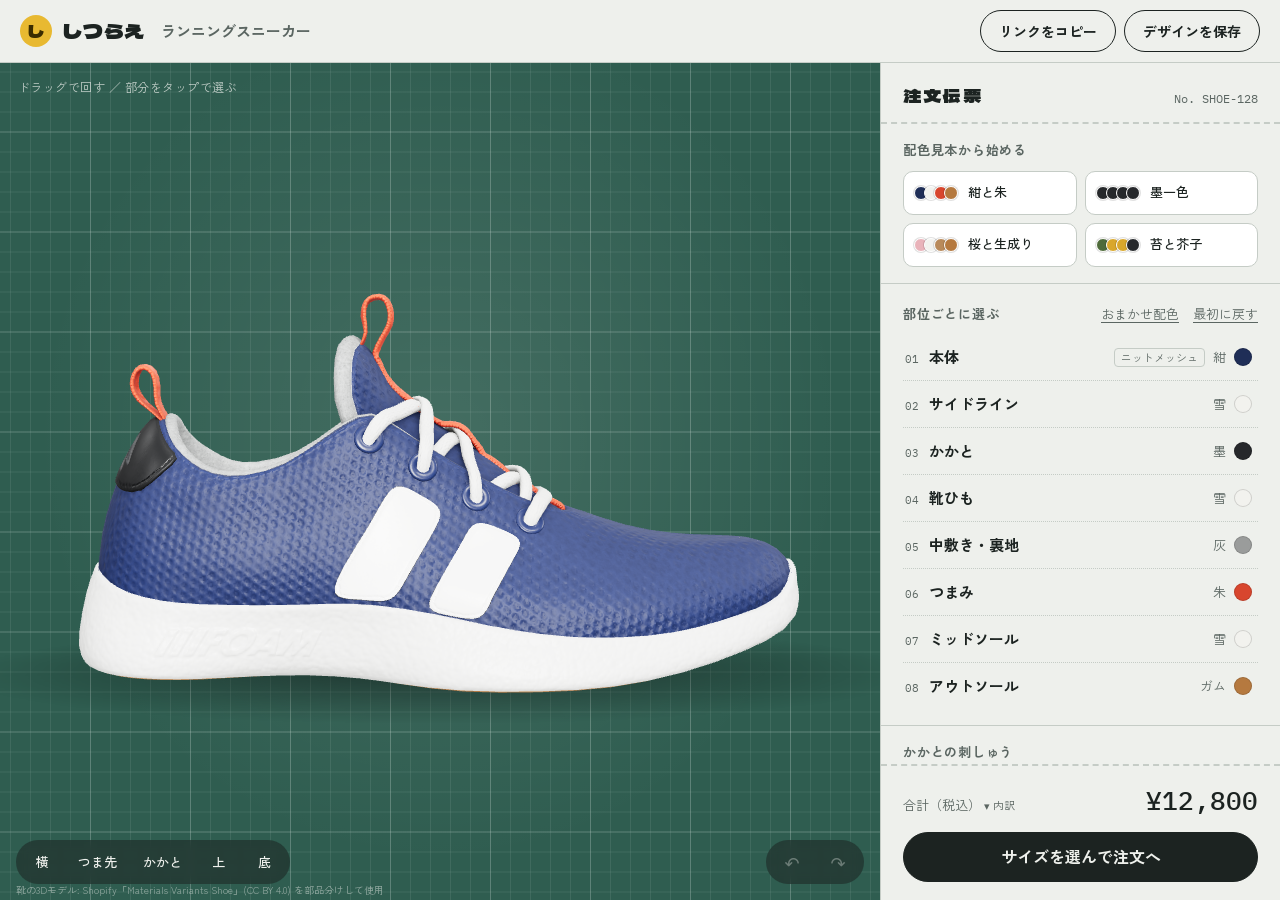
==== simulator.html @ edecfbbd "金継ぎ: 欠けの大きさ(小・中・大)を選べるように、写真の自動配置を白い器と暗い背景にも対応、撮り方の案内を追加" ====
<!doctype html>
<html lang="ja">
<head>
<meta charset="utf-8">
<meta name="viewport" content="width=device-width, initial-scale=1, viewport-fit=cover">
<title>シミュレーター｜しつらえ</title>
<link rel="preconnect" href="https://fonts.googleapis.com">
<link rel="preconnect" href="https://fonts.gstatic.com" crossorigin>
<link href="https://fonts.googleapis.com/css2?family=Caveat&family=Dela+Gothic+One&family=Shippori+Mincho:wght@700&family=Yuji+Syuku&family=IBM+Plex+Mono:wght@400;500&family=Zen+Kaku+Gothic+New:wght@400;500;700&display=swap" rel="stylesheet">
<link rel="stylesheet" href="css/base.css">
<link rel="stylesheet" href="css/sim.css">
<script type="importmap">{"imports":{"three":"./vendor/three/three.module.js","three/addons/":"./vendor/three/addons/"}}</script>
</head>
<body class="sim">
<header class="bar">
  <a class="brand" href="index.html" aria-label="しつらえ トップへ"><span class="brand-mark">し</span>しつらえ</a>
  <p class="bar-title" id="productName">読み込み中</p>
  <div class="bar-actions">
    <button class="btn ghost" id="shareBtn" type="button">リンクをコピー</button>
    <button class="btn ghost" id="saveBtn" type="button">デザインを保存</button>
  </div>
</header>

<main class="layout">
  <section class="stage" id="stage" aria-label="3Dプレビュー">
    <div class="stage-loading" id="loading">3Dモデルを読み込んでいます</div>
    <div class="tip" id="tip" hidden></div>
    <p class="stage-hint">ドラッグで回す ／ 部分をタップで選ぶ</p>
    <div class="views" id="views" role="group" aria-label="向きを変える"></div>
    <div class="edit-bar" id="editBar" hidden>
      <div class="edit-modes" role="group" aria-label="割れの編集">
        <button type="button" data-edit="rotate" aria-pressed="false">回す</button>
        <button type="button" data-edit="trace" aria-pressed="false">割れをなぞる</button>
        <button type="button" data-edit="chip" aria-pressed="false">欠けを置く</button>
        <button type="button" data-edit="erase" aria-pressed="false">消す</button>
      </div>
      <div class="chip-sizes" id="chipSizes" role="group" aria-label="欠けの大きさ" hidden>
        <span>大きさ</span>
        <button type="button" data-size="0" aria-pressed="false">小</button>
        <button type="button" data-size="1" aria-pressed="true">中</button>
        <button type="button" data-size="2" aria-pressed="false">大</button>
      </div>
      <p class="edit-hint" id="editHint"></p>
      <button type="button" class="edit-done" id="editDone">完了</button>
    </div>
    <div class="history" role="group" aria-label="操作の取り消し">
      <button type="button" id="undoBtn" aria-label="ひとつ戻す" title="ひとつ戻す">↶</button>
      <button type="button" id="redoBtn" aria-label="やり直す" title="やり直す">↷</button>
    </div>
  </section>

  <aside class="slip" aria-label="注文伝票">
    <div class="slip-head">
      <span class="slip-label">注文伝票</span>
      <span class="slip-no mono" id="slipNo"></span>
    </div>

    <section class="slip-sec shape" id="shapeSec" hidden>
      <h2 class="sec-title">写真から器の形を作る</h2>
      <p class="shape-status" id="shapeStatus">見本の形</p>
      <div class="shape-actions">
        <label class="btn ghost small" for="photoInput">写真を選ぶ</label>
        <input type="file" id="photoInput" accept="image/*" hidden>
        <button class="link" id="shapeReset" type="button" hidden>見本の形に戻す</button>
      </div>
      <p class="tips-title">撮り方のこつ</p>
      <ol class="shoot-tips">
        <li>器の真横から、少しだけ見下ろして撮る</li>
        <li>口の両端と高台まで、器全体を写真に収める</li>
        <li>スマホを傾けず、まっすぐ構える</li>
        <li>背景は器と違う色にする（白い器なら暗い布、黒い器なら明るい紙）</li>
        <li id="tipBroken" hidden>一部が割れて無い器は、残っている口縁が左右いっぱいに写る向きで撮る</li>
      </ol>
      <p class="note">写真はこの端末の中だけで使い、どこにも送信しません。</p>
      <p class="err" id="shapeErr" role="alert"></p>
    </section>

    <section class="slip-sec" id="defectSec" hidden>
      <h2 class="sec-title">割れと欠け</h2>
      <p class="shape-status" id="defectStatus"></p>
      <div class="shape-actions">
        <button class="btn ghost small" id="traceBtn" type="button">割れをなぞる</button>
        <button class="link" id="defectSample" type="button" hidden>見本の割れに戻す</button>
        <button class="link" id="defectClear" type="button">全部消す</button>
      </div>
      <p class="note" id="defectNote"></p>
    </section>

    <section class="slip-sec" id="variantSec" hidden>
      <h2 class="sec-title" id="variantTitle">種類</h2>
      <div class="variants" id="variants" role="radiogroup" aria-labelledby="variantTitle"></div>
    </section>

    <section class="slip-sec">
      <h2 class="sec-title">配色見本から始める</h2>
      <div class="presets" id="presets"></div>
    </section>

    <section class="slip-sec age" id="ageSec" hidden>
      <div class="sec-row">
        <h2 class="sec-title" id="ageTitle">使い込んだ姿を見る</h2>
        <strong class="age-label" id="ageLabel" aria-live="polite">新品</strong>
      </div>
      <input type="range" id="ageRange" min="0" max="100" step="1" value="0" aria-labelledby="ageTitle">
      <div class="age-ticks" id="ageTicks" aria-hidden="true"></div>
      <p class="note" id="ageNote"></p>
    </section>

    <section class="slip-sec">
      <div class="sec-row">
        <h2 class="sec-title">部位ごとに選ぶ</h2>
        <span class="sec-links">
          <button class="link" id="shuffleBtn" type="button">おまかせ配色</button>
          <button class="link" id="resetBtn" type="button">最初に戻す</button>
        </span>
      </div>
      <ol class="parts" id="parts"></ol>
    </section>

    <section class="slip-sec" id="textSec">
      <h2 class="sec-title" id="textTitle">刺しゅう</h2>
      <div class="text-row">
        <input id="textInput" type="text" autocomplete="off" placeholder="例: KEI 2026">
        <span class="count mono" id="textCount"></span>
      </div>
      <div class="text-opts">
        <div class="seg" id="fontSeg" role="radiogroup" aria-label="書体"></div>
        <div class="chips" id="textColors" role="radiogroup" aria-label="糸の色"></div>
      </div>
      <p class="note" id="textNote"></p>
    </section>

    <section class="slip-sec" id="savedSec" hidden>
      <h2 class="sec-title">保存したデザイン</h2>
      <div class="saved" id="saved"></div>
    </section>

    <footer class="slip-foot">
      <details class="breakdown">
        <summary><span>合計（税込）</span><strong class="mono total" id="total">¥0</strong></summary>
        <ul class="lines mono" id="lines"></ul>
      </details>
      <button class="btn primary wide" id="orderBtn" type="button">サイズを選んで注文へ</button>
    </footer>
  </aside>
</main>

<dialog class="order" id="orderDlg" aria-labelledby="orderTitle">
  <form method="dialog" class="order-inner" id="orderForm">
    <header class="order-head">
      <h2 id="orderTitle">発注書</h2>
      <button class="close" value="cancel" formnovalidate aria-label="閉じる">×</button>
    </header>
    <div class="order-body">
      <div class="shots" id="shots"></div>
      <table class="spec" id="spec"></table>
      <div class="fields">
        <label><span id="sizeLabel">サイズ</span><select id="sizeSel" required></select></label>
        <label>数量<input id="qtyInput" type="number" min="1" max="20" value="1" required></label>
        <label>お名前<input id="nameInput" type="text" autocomplete="name" required placeholder="山田 花子"></label>
        <label>メールアドレス<input id="mailInput" type="email" autocomplete="email" required placeholder="hanako@example.com"></label>
      </div>
      <p class="note order-note" id="orderNote" hidden></p>
      <p class="note">デモのため、本当のお名前やメールアドレスは入力しないでください。注文はこの端末の中にだけ記録され、どこにも送信されません。記録は<a href="admin.html">受注一覧</a>で確認できます。</p>
      <p class="err" id="orderErr" role="alert"></p>
    </div>
    <footer class="order-foot">
      <span class="mono order-total" id="orderTotal"></span>
      <button class="btn ghost" type="button" id="printBtn">発注書を印刷</button>
      <button class="btn primary" type="button" id="submitBtn">この内容で注文する</button>
    </footer>
  </form>
</dialog>

<dialog class="photo" id="photoDlg" aria-labelledby="photoTitle">
  <div class="photo-inner">
    <header class="order-head">
      <h2 id="photoTitle">印を器に合わせる</h2>
      <button class="close" type="button" onclick="this.closest('dialog').close()" aria-label="閉じる">×</button>
    </header>
    <div class="photo-body">
      <div class="photo-stage" id="photoStage"><canvas id="photoCanvas"></canvas></div>
      <div class="photo-side">
        <p class="note">番号の印を、写真の器の同じ場所までドラッグしてください。黄色の点線が、3Dにしたときの輪郭です。器の輪郭に重なれば合っています。</p>
        <ol class="photo-legend" id="photoLegend"></ol>
        <label class="rim-field">口径（cm）<input type="number" id="rimInput" min="6" max="40" step="0.5" value="12"></label>
        <p class="note">写真だけでは実際の大きさが分からないため、口の直径を入れてください。</p>
        <p class="shape-nums mono" id="shapeNums"></p>
        <p class="err" id="photoErr" role="alert"></p>
      </div>
    </div>
    <footer class="order-foot">
      <button class="btn ghost" type="button" id="autoBtn">自動で置き直す</button>
      <button class="btn primary" type="button" id="applyShape">この形で3Dを作る</button>
    </footer>
  </div>
</dialog>

<dialog class="done" id="doneDlg">
  <p class="done-label">注文を受け付けました</p>
  <p class="done-no mono" id="doneNo"></p>
  <p class="note">受付番号は受注一覧に表示されます。</p>
  <div class="done-actions">
    <a class="btn ghost" href="admin.html">受注一覧を見る</a>
    <button class="btn primary" type="button" id="doneClose">デザインを続ける</button>
  </div>
</dialog>

<div class="toast" id="toast" role="status" aria-live="polite"></div>
<p class="credit" id="credit"></p>

<script type="module" src="js/app.js"></script>
</body>
</html>
---- css/base.css ----
/* しつらえ 共通の見た目 */
:root {
  --mat: #2f5d50;          /* 裁断マットの緑 */
  --mat-deep: #244a40;
  --mat-line: rgba(232, 242, 236, 0.09);
  --mat-line-strong: rgba(232, 242, 236, 0.18);
  --paper: #eef0ec;        /* 伝票の紙（青みのある白） */
  --paper-2: #e2e6e1;
  --ink: #1c2321;
  --muted: #5b6662;
  --rule: #c5ccc6;
  --chalk: #e8b931;        /* チャコ（仕立て用のしるし）の黄 */
  --chalk-ink: #3a2c00;
  --danger: #b3261e;
  --radius: 10px;
  --font-body: 'Zen Kaku Gothic New', system-ui, sans-serif;
  --font-display: 'Dela Gothic One', 'Zen Kaku Gothic New', sans-serif;
  --font-mono: 'IBM Plex Mono', ui-monospace, monospace;
  color-scheme: light;
}

* { box-sizing: border-box; }
[hidden] { display: none !important; }
html, body { margin: 0; }
body {
  font-family: var(--font-body);
  color: var(--ink);
  background: var(--paper);
  line-height: 1.6;
  -webkit-font-smoothing: antialiased;
}
button, input, select { font: inherit; color: inherit; }
a { color: inherit; }
.mono { font-family: var(--font-mono); font-feature-settings: "tnum"; }

:focus-visible { outline: 3px solid var(--chalk); outline-offset: 2px; border-radius: 6px; }

.btn {
  display: inline-flex; align-items: center; justify-content: center; gap: .4em;
  min-height: 42px; padding: 0 18px; border-radius: 999px;
  border: 1.5px solid var(--ink); background: transparent; cursor: pointer;
  font-weight: 700; font-size: 14px; text-decoration: none; white-space: nowrap;
  transition: background .15s, color .15s;
}
.btn.ghost:hover { background: var(--ink); color: var(--paper); }
.btn.primary { background: var(--ink); color: var(--paper); }
.btn.primary:hover { background: var(--mat); border-color: var(--mat); }
.btn.wide { width: 100%; min-height: 50px; font-size: 16px; }
.link { background: none; border: 0; padding: 4px 0; cursor: pointer; text-decoration: underline; text-underline-offset: 3px; color: var(--muted); font-size: 13px; }
.link:hover { color: var(--ink); }

.brand { display: inline-flex; align-items: center; gap: 10px; text-decoration: none; font-family: var(--font-display); font-size: 20px; letter-spacing: .04em; }
.brand-mark {
  display: grid; place-items: center; width: 32px; height: 32px; border-radius: 50%;
  background: var(--chalk); color: var(--chalk-ink); font-size: 17px;
}

.note { font-size: 12px; color: var(--muted); margin: 6px 0 0; }
.err { color: var(--danger); font-size: 13px; font-weight: 700; margin: 8px 0 0; min-height: 1em; }

.toast {
  position: fixed; left: 50%; bottom: 24px; transform: translate(-50%, 20px);
  background: var(--ink); color: var(--paper); padding: 10px 18px; border-radius: 999px;
  font-size: 14px; opacity: 0; pointer-events: none; transition: .25s; z-index: 50;
}
.toast.show { opacity: 1; transform: translate(-50%, 0); }

@media (prefers-reduced-motion: reduce) {
  * { transition: none !important; animation: none !important; scroll-behavior: auto !important; }
}
---- css/sim.css ----
/* シミュレーター画面 */
body.sim { height: 100dvh; display: flex; flex-direction: column; overflow: hidden; }

.bar {
  display: flex; align-items: center; gap: 16px; padding: 10px 20px;
  border-bottom: 1px solid var(--rule); background: var(--paper);
}
.bar-title { margin: 0; flex: 1; font-weight: 700; font-size: 15px; color: var(--muted); }
.bar-actions { display: flex; gap: 8px; }

.layout { flex: 1; min-height: 0; display: grid; grid-template-columns: 1fr 400px; }

/* 裁断マット */
.stage {
  position: relative; min-height: 0; overflow: hidden;
  background-color: var(--mat);
  background-image:
    linear-gradient(var(--mat-line-strong) 1px, transparent 1px),
    linear-gradient(90deg, var(--mat-line-strong) 1px, transparent 1px),
    linear-gradient(var(--mat-line) 1px, transparent 1px),
    linear-gradient(90deg, var(--mat-line) 1px, transparent 1px),
    radial-gradient(ellipse at 50% 45%, rgba(255,255,255,.10), transparent 65%);
  background-size: 100px 100px, 100px 100px, 20px 20px, 20px 20px, 100% 100%;
  background-position: center;
}
.stage canvas { display: block; width: 100%; height: 100%; touch-action: none; cursor: grab; }
.stage canvas:active { cursor: grabbing; }
.stage-loading {
  position: absolute; inset: 0; display: grid; place-items: center; padding: 24px; text-align: center;
  color: var(--paper); font-weight: 700;
}
.stage-hint {
  position: absolute; top: 14px; left: 18px; margin: 0;
  color: rgba(238, 240, 236, .75); font-size: 12px; letter-spacing: .04em; pointer-events: none;
}
.tip {
  position: absolute; top: 0; left: 0; pointer-events: none;
  background: var(--chalk); color: var(--chalk-ink); font-weight: 700; font-size: 12px;
  padding: 3px 9px; border-radius: 4px; white-space: nowrap;
}
.views, .history {
  position: absolute; bottom: 16px; display: flex; gap: 2px;
  background: rgba(28, 35, 33, .55); padding: 4px; border-radius: 999px; backdrop-filter: blur(6px);
}
.views { left: 16px; }
.history { right: 16px; }
.views button, .history button {
  border: 0; background: transparent; color: var(--paper); min-width: 44px; min-height: 36px;
  padding: 0 12px; border-radius: 999px; cursor: pointer; font-size: 13px; font-weight: 500;
}
.history button { font-size: 18px; padding: 0; }
.views button:hover, .history button:hover:not(:disabled) { background: rgba(238,240,236,.16); }
.history button:disabled { opacity: .35; cursor: default; }

/* 注文伝票 */
.slip {
  display: flex; flex-direction: column; min-height: 0; overflow-y: auto;
  background: var(--paper); border-left: 1px solid var(--rule);
  position: relative;
}
/* 伝票のミシン目 */
.slip::before {
  content: ""; position: sticky; top: 0; display: block; height: 0;
}
.slip-head {
  display: flex; justify-content: space-between; align-items: baseline;
  padding: 18px 22px 12px; border-bottom: 2px dashed var(--rule);
}
.slip-label { font-family: var(--font-display); font-size: 18px; letter-spacing: .12em; }
.slip-no { font-size: 12px; color: var(--muted); }

.slip-sec { padding: 16px 22px; border-bottom: 1px solid var(--rule); }
.sec-row { display: flex; justify-content: space-between; align-items: baseline; }
.sec-title { margin: 0 0 10px; font-size: 13px; font-weight: 700; color: var(--muted); letter-spacing: .06em; }

.variants { display: grid; grid-template-columns: repeat(4, 1fr); gap: 6px; }
.variant {
  display: flex; flex-direction: column; align-items: center; gap: 2px; padding: 8px 4px 6px;
  border: 1px solid var(--rule); background: #fff; border-radius: var(--radius); cursor: pointer; min-height: 44px;
}
.variant svg { width: 34px; height: 34px; fill: var(--paper-2); stroke: var(--ink); stroke-width: 1.4; }
.variant-name { font-size: 13px; font-weight: 700; }
.variant-meta { font-size: 10px; color: var(--muted); }
.variant:hover { border-color: var(--ink); }
.variant[aria-checked="true"] { background: var(--ink); color: var(--paper); border-color: var(--ink); }
.variant[aria-checked="true"] svg { fill: var(--chalk); stroke: var(--chalk); }
.variant[aria-checked="true"] .variant-meta { color: var(--chalk); }

.age-label { font-size: 15px; }
.age input[type=range] { width: 100%; accent-color: var(--ink); margin: 6px 0 2px; height: 28px; }
.age-ticks { position: relative; height: 16px; font-size: 11px; color: var(--muted); margin: 0 9px; }
.age-ticks span { position: absolute; transform: translateX(-50%); white-space: nowrap; }

.shape-status { margin: 0 0 8px; font-weight: 700; font-size: 14px; }
.shape-actions { display: flex; align-items: center; gap: 14px; }
.tips-title { margin: 12px 0 4px; font-size: 12px; font-weight: 700; }
.shoot-tips { margin: 0; padding-left: 1.4em; font-size: 12px; color: var(--muted); line-height: 1.7; }
.btn.small { min-height: 38px; padding: 0 14px; font-size: 13px; }

/* 割れの編集 */
.edit-bar {
  position: absolute; top: 12px; left: 50%; transform: translateX(-50%); z-index: 3;
  display: grid; grid-template-columns: auto auto; align-items: center; gap: 6px 10px;
  background: rgba(28, 35, 33, .82); backdrop-filter: blur(6px); color: var(--paper);
  padding: 8px 10px; border-radius: 14px; width: max-content; max-width: calc(100% - 24px);
}
.edit-modes { display: flex; gap: 2px; background: rgba(238,240,236,.08); border-radius: 999px; padding: 3px; }
.edit-modes button {
  border: 0; background: transparent; color: var(--paper); min-height: 38px; padding: 0 12px;
  border-radius: 999px; cursor: pointer; font-size: 13px; font-weight: 700; white-space: nowrap;
}
.edit-modes button[aria-pressed="true"] { background: var(--chalk); color: var(--chalk-ink); }
.edit-done { grid-column: 2; grid-row: 1; border: 1.5px solid var(--chalk); background: transparent; color: var(--chalk); min-height: 38px; padding: 0 16px; border-radius: 999px; font-weight: 700; cursor: pointer; }
.chip-sizes { grid-column: 1 / -1; display: flex; align-items: center; justify-content: center; gap: 4px; font-size: 12px; }
.chip-sizes[hidden] { display: none; }
.chip-sizes span { margin-right: 4px; color: rgba(238,240,236,.85); }
.chip-sizes button {
  border: 1.5px solid rgba(238,240,236,.35); background: transparent; color: var(--paper);
  min-width: 44px; min-height: 34px; border-radius: 999px; font-weight: 700; cursor: pointer;
}
.chip-sizes button[aria-pressed="true"] { background: var(--chalk); color: var(--chalk-ink); border-color: var(--chalk); }
.edit-hint { grid-column: 1 / -1; margin: 0; font-size: 12px; color: rgba(238,240,236,.85); text-align: center; }
body.editing .stage-hint, body.editing .views { opacity: .35; }

.photo { width: min(1000px, calc(100vw - 24px)); max-height: calc(100dvh - 24px); }
.photo-inner { display: flex; flex-direction: column; max-height: calc(100dvh - 24px); }
.photo-body { display: grid; grid-template-columns: 1fr 260px; gap: 18px; padding: 16px 22px; overflow-y: auto; }
.photo-stage { min-width: 0; display: flex; justify-content: center; background: var(--paper-2); border-radius: 10px; }
.photo-stage canvas { display: block; max-width: 100%; touch-action: none; cursor: crosshair; border-radius: 10px; }
.photo-legend { margin: 10px 0; padding: 0; list-style: none; font-size: 13px; }
.photo-legend li { display: flex; align-items: center; gap: 8px; padding: 3px 0; }
.photo-legend b { display: grid; place-items: center; width: 22px; height: 22px; border-radius: 50%; background: var(--ink); color: var(--chalk); font-size: 12px; }
.rim-field { display: flex; flex-direction: column; gap: 4px; font-size: 13px; font-weight: 700; margin-top: 6px; }
.rim-field input { min-height: 42px; border-radius: 8px; border: 1px solid var(--rule); padding: 0 10px; font-size: 16px; background: #fff; width: 120px; }
.shape-nums { font-size: 12px; margin: 10px 0 0; }

.presets { display: grid; grid-template-columns: 1fr 1fr; gap: 8px; }
.preset {
  display: flex; align-items: center; gap: 10px; text-align: left;
  border: 1px solid var(--rule); background: #fff; border-radius: var(--radius);
  padding: 8px 10px; cursor: pointer; font-size: 13px; font-weight: 500; min-height: 44px;
}
.preset:hover { border-color: var(--ink); }
.preset-dots { display: inline-flex; }
.preset-dots i { width: 14px; height: 14px; border-radius: 50%; border: 1.5px solid #fff; margin-left: -4px; box-shadow: 0 0 0 1px rgba(0,0,0,.12); }
.preset-dots i:first-child { margin-left: 0; }

/* 部位の行 = 伝票の明細行 */
.parts { list-style: none; margin: 0; padding: 0; counter-reset: part; }
.part { border-bottom: 1px dotted var(--rule); }
.part:last-child { border-bottom: 0; }
.part-row {
  width: 100%; display: flex; align-items: center; justify-content: space-between; gap: 12px;
  background: none; border: 0; padding: 11px 2px; cursor: pointer; text-align: left; min-height: 46px;
}
.part-name { font-weight: 700; font-size: 15px; }
.part-name::before {
  counter-increment: part; content: counter(part, decimal-leading-zero);
  font-family: var(--font-mono); font-size: 11px; color: var(--muted); margin-right: 10px; font-weight: 400;
}
.part-val { display: inline-flex; align-items: center; gap: 8px; font-size: 13px; color: var(--muted); }
.part-mat { font-size: 11px; border: 1px solid var(--rule); border-radius: 4px; padding: 0 6px; }
.part.open .part-row { color: var(--ink); }
.part.open .part-name { box-shadow: inset 0 -6px 0 rgba(232, 185, 49, .55); }
.dot { display: inline-block; width: 18px; height: 18px; border-radius: 50%; box-shadow: inset 0 0 0 1px rgba(0,0,0,.15); vertical-align: -4px; margin-right: 4px; }

.part-edit { padding: 2px 0 14px; }
.swatches { display: flex; flex-wrap: wrap; gap: 8px; }
.sw {
  position: relative; width: 36px; height: 36px; border-radius: 50%; border: 0; cursor: pointer;
  background: var(--c); box-shadow: inset 0 0 0 1px rgba(0,0,0,.15);
}
.sw.small { width: 30px; height: 30px; }
/* 金属の色は、光が当たったように見せる */
.sw.metal {
  background:
    radial-gradient(circle at 32% 28%, rgba(255,255,255,.75) 0, rgba(255,255,255,0) 38%),
    linear-gradient(140deg, var(--c) 10%, color-mix(in srgb, var(--c) 55%, #000) 55%, var(--c) 90%);
}
.sw[aria-checked="true"], .sw.custom.on { box-shadow: 0 0 0 2px var(--paper), 0 0 0 4px var(--ink); }
.sw.custom {
  display: grid; place-items: center; overflow: hidden;
  background: conic-gradient(#d8462e, #d9a72b, #a3b46a, #7fa7d6, #5b3a5e, #d8462e);
  color: #fff; font-weight: 700; text-shadow: 0 0 3px rgba(0,0,0,.6);
}
.sw.custom input { position: absolute; inset: 0; opacity: 0; cursor: pointer; width: 100%; height: 100%; }

.seg { display: flex; border: 1px solid var(--rule); border-radius: var(--radius); overflow: hidden; margin-bottom: 12px; background: #fff; }
.seg button {
  flex: 1; border: 0; background: none; padding: 8px 6px; cursor: pointer; font-size: 13px; font-weight: 500;
  display: flex; flex-direction: column; align-items: center; line-height: 1.3; min-height: 44px; justify-content: center;
}
.seg button + button { border-left: 1px solid var(--rule); }
.seg button small { font-size: 11px; color: var(--muted); }
.seg button[aria-checked="true"] { background: var(--ink); color: var(--paper); }
.seg button[aria-checked="true"] small { color: var(--chalk); }

.text-row { display: flex; align-items: center; gap: 8px; }
.text-row input {
  flex: 1; min-width: 0; min-height: 44px; padding: 0 12px; border-radius: var(--radius);
  border: 1px solid var(--rule); background: #fff; font-size: 16px;
}
.count { font-size: 12px; color: var(--muted); }
.text-opts { display: flex; align-items: center; gap: 14px; margin-top: 10px; }
.text-opts .seg { flex: 1; margin: 0; }
.chips { display: flex; gap: 6px; }

.saved { display: grid; grid-template-columns: repeat(3, 1fr); gap: 8px; }
.saved-item { margin: 0; }
.saved-open { display: block; width: 100%; padding: 0; border: 1px solid var(--rule); border-radius: 8px; overflow: hidden; background: var(--mat); cursor: pointer; }
.saved-open img { display: block; width: 100%; }
.saved-item figcaption { display: flex; justify-content: space-between; align-items: center; font-size: 11px; color: var(--muted); margin-top: 2px; }
.saved-del { border: 0; background: none; cursor: pointer; color: var(--muted); font-size: 14px; min-width: 28px; min-height: 28px; }

.slip-foot {
  position: sticky; bottom: 0; margin-top: auto; padding: 14px 22px 18px;
  background: var(--paper); border-top: 2px dashed var(--rule);
}
.breakdown summary {
  list-style: none; display: flex; justify-content: space-between; align-items: baseline; cursor: pointer; margin-bottom: 10px;
  font-size: 13px; color: var(--muted);
}
.breakdown summary::-webkit-details-marker { display: none; }
.breakdown summary span::after { content: " ▾ 内訳"; font-size: 11px; }
.breakdown[open] summary span::after { content: " ▴ 内訳"; }
.total { font-size: 26px; color: var(--ink); font-weight: 500; }
.lines { list-style: none; padding: 0; margin: 0 0 12px; font-size: 12px; }
.lines li { display: flex; justify-content: space-between; padding: 3px 0; border-bottom: 1px dotted var(--rule); }
.sec-links { display: inline-flex; gap: 14px; }

.credit { position: fixed; left: 16px; bottom: 2px; margin: 0; font-size: 10px; color: rgba(238,240,236,.5); pointer-events: none; }

/* 発注書 */
dialog { border: 0; padding: 0; border-radius: 14px; color: var(--ink); background: var(--paper); box-shadow: 0 30px 80px rgba(0,0,0,.35); }
dialog::backdrop { background: rgba(20, 30, 27, .55); }
.order { width: min(860px, calc(100vw - 32px)); max-height: calc(100dvh - 32px); }
.order-inner { display: flex; flex-direction: column; max-height: calc(100dvh - 32px); }
.order-head { display: flex; justify-content: space-between; align-items: center; padding: 16px 22px; border-bottom: 2px dashed var(--rule); }
.order-head h2 { margin: 0; font-family: var(--font-display); font-weight: 400; letter-spacing: .14em; font-size: 20px; }
.close { border: 0; background: none; font-size: 24px; cursor: pointer; min-width: 44px; min-height: 44px; }
.order-body { overflow-y: auto; padding: 18px 22px; }
.shots { display: grid; grid-template-columns: repeat(3, 1fr); gap: 8px; margin-bottom: 16px; }
.shots img { width: 100%; border-radius: 8px; background: var(--mat); display: block; }
.spec { width: 100%; border-collapse: collapse; font-size: 14px; margin-bottom: 16px; }
.spec th { text-align: left; font-weight: 500; color: var(--muted); width: 38%; padding: 6px 0; border-bottom: 1px dotted var(--rule); }
.spec td { padding: 6px 0; border-bottom: 1px dotted var(--rule); }
.fields { display: grid; grid-template-columns: 1fr 1fr; gap: 12px; }
.fields label { display: flex; flex-direction: column; gap: 4px; font-size: 13px; font-weight: 700; }
.fields input, .fields select { min-height: 44px; padding: 0 10px; border-radius: 8px; border: 1px solid var(--rule); background: #fff; font-weight: 400; font-size: 16px; }
.order-foot { display: flex; align-items: center; gap: 10px; padding: 14px 22px; border-top: 1px solid var(--rule); flex-wrap: wrap; }
.order-total { margin-right: auto; font-size: 18px; }
.order-note { color: var(--ink); background: var(--paper-2); padding: 8px 12px; border-radius: 8px; }

.done { padding: 28px; text-align: center; width: min(420px, calc(100vw - 32px)); }
.done-label { margin: 0; font-weight: 700; }
.done-no { font-size: 26px; margin: 8px 0; letter-spacing: .06em; }
.done-actions { display: flex; gap: 10px; justify-content: center; margin-top: 18px; flex-wrap: wrap; }

/* スマホ：上に3D、下に伝票 */
@media (max-width: 860px) {
  body.sim { height: auto; overflow: auto; }
  .bar { padding: 8px 14px; gap: 10px; }
  .bar-title { display: none; }
  .bar-actions .btn { padding: 0 12px; font-size: 12px; min-height: 38px; }
  .brand { font-size: 17px; }
  .brand-mark { width: 28px; height: 28px; font-size: 15px; }
  .layout { display: block; }
  .stage { position: sticky; top: 0; height: 42svh; z-index: 2; }
  .part { scroll-margin-top: calc(42svh + 8px); scroll-margin-bottom: 84px; }
  .stage-hint { font-size: 11px; top: 10px; left: 12px; }
  .views { left: 8px; bottom: 10px; }
  .views button { min-width: 0; padding: 0 9px; font-size: 12px; }
  .history { right: 8px; bottom: 10px; }
  .slip { border-left: 0; overflow: visible; }
  .slip-head, .slip-sec, .slip-foot { padding-left: 16px; padding-right: 16px; }
  .slip-foot {
    display: grid; grid-template-columns: auto 1fr; align-items: center; gap: 4px 14px;
    padding-top: 10px; padding-bottom: calc(10px + env(safe-area-inset-bottom)); z-index: 3;
  }
  .breakdown summary { margin: 0; flex-direction: column; align-items: flex-start; gap: 0; line-height: 1.2; }
  .breakdown summary span { font-size: 11px; }
  .total { font-size: 22px; }
  .breakdown[open] { grid-column: 1 / -1; }
  .slip-foot .btn.wide { min-height: 46px; font-size: 15px; }
  .credit { position: static; color: var(--muted); padding: 0 16px 16px; }
  .shots { grid-template-columns: 1fr 1fr; }
  .shots img:nth-child(3) { display: none; }
  .fields { grid-template-columns: 1fr; }
  .order-foot .btn { flex: 1; }
  .photo-body { grid-template-columns: 1fr; padding: 12px; }
  /* 編集中は3Dを縦に広げ、切り替えボタンは1行に詰める */
  body.editing .stage { height: 70svh; }
  .edit-bar { top: 6px; padding: 4px; gap: 2px 4px; grid-template-columns: 1fr auto; border-radius: 12px; }
  .edit-modes button { padding: 0 7px; font-size: 12px; min-height: 36px; }
  .edit-done { min-height: 36px; padding: 0 10px; font-size: 12px; }
  .edit-hint { font-size: 11px; white-space: nowrap; overflow: hidden; text-overflow: ellipsis; }
  .order-total { width: 100%; }
}

/* 印刷：発注書だけを出す */
@media print {
  body.sim { height: auto; overflow: visible; background: #fff; }
  body.sim > *:not(#orderDlg) { display: none !important; }
  #orderDlg { position: static; box-shadow: none; width: 100%; max-height: none; }
  .order-inner { max-height: none; }
  .order-body { overflow: visible; }
  .close, .order-foot .btn, .fields, .order-body .note, .err { display: none !important; }
  .shots img { background: #fff; border: 1px solid #ccc; }
}
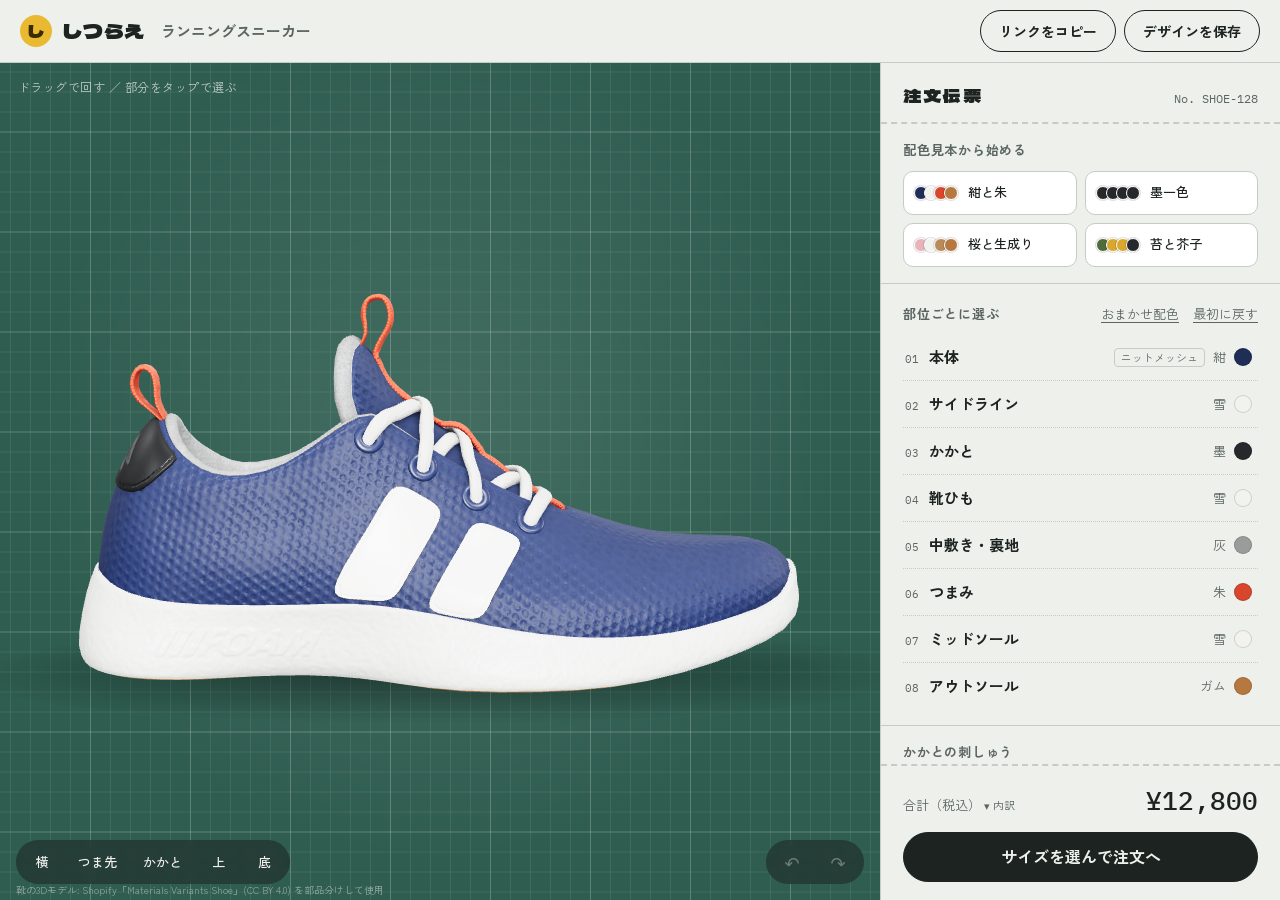
==== commit f292d940: "見本の写真で試すボタンを追加、写真から作った浅い器で割れが点線になる不具合を修正" ====
--- a/simulator.html
+++ b/simulator.html
@@ -61,7 +61,19 @@
       <div class="shape-actions">
         <label class="btn ghost small" for="photoInput">写真を選ぶ</label>
         <input type="file" id="photoInput" accept="image/*" hidden>
+        <button class="link" id="shapeSample" type="button">見本の写真で試す</button>
         <button class="link" id="shapeReset" type="button" hidden>見本の形に戻す</button>
+      </div>
+      <div class="plan-row" id="planRow" hidden>
+        <p class="shape-status" id="planStatus">丸い外形</p>
+        <div class="shape-actions">
+          <label class="btn ghost small" for="planInput">真上の写真を選ぶ</label>
+          <input type="file" id="planInput" accept="image/*" hidden>
+          <button class="link" id="planSample" type="button">見本の写真で試す</button>
+          <button class="link" id="planReset" type="button" hidden>丸い外形に戻す</button>
+        </div>
+        <p class="note">楕円や木の葉形など、丸くない器は真上から撮った写真で外形を合わせます。欠けた所も写真から取り込みます。</p>
+        <p class="err" id="planErr" role="alert"></p>
       </div>
       <p class="tips-title">撮り方のこつ</p>
       <ol class="shoot-tips">
@@ -70,6 +82,7 @@
         <li>スマホを傾けず、まっすぐ構える</li>
         <li>背景は器と違う色にする（白い器なら暗い布、黒い器なら明るい紙）</li>
         <li id="tipBroken" hidden>一部が割れて無い器は、残っている口縁が左右いっぱいに写る向きで撮る</li>
+        <li id="tipPlan" hidden>真上の写真は、器の真上からまっすぐ、器全体が入るように撮る</li>
       </ol>
       <p class="note">写真はこの端末の中だけで使い、どこにも送信しません。</p>
       <p class="err" id="shapeErr" role="alert"></p>
@@ -89,6 +102,11 @@
     <section class="slip-sec" id="variantSec" hidden>
       <h2 class="sec-title" id="variantTitle">種類</h2>
       <div class="variants" id="variants" role="radiogroup" aria-labelledby="variantTitle"></div>
+    </section>
+
+    <section class="slip-sec" id="optionSec" hidden>
+      <h2 class="sec-title">形と仕様</h2>
+      <div id="options"></div>
     </section>
 
     <section class="slip-sec">
@@ -196,6 +214,29 @@
   </div>
 </dialog>
 
+<dialog class="photo" id="planDlg" aria-labelledby="planTitle">
+  <div class="photo-inner">
+    <header class="order-head">
+      <h2 id="planTitle">外形を器に合わせる</h2>
+      <button class="close" type="button" onclick="this.closest('dialog').close()" aria-label="閉じる">×</button>
+    </header>
+    <div class="photo-body">
+      <div class="photo-stage" id="planStage"><canvas id="planCanvas"></canvas></div>
+      <div class="photo-side">
+        <p class="note">黄色の線が、3Dにする外形です。ずれている所は、線の上の丸い印をドラッグして器の縁に合わせてください。</p>
+        <p class="note">水色の所は、欠けとして金や漆で埋める所です。欠けで元の形が分からない所は、前後の丸みから補っています。</p>
+        <label class="check-field"><input type="checkbox" id="planChipOn" checked> へこんだ所を欠けにする</label>
+        <p class="note">大きさは、横の写真か器の種類の口径に合わせます。</p>
+        <p class="shape-nums mono" id="planNums"></p>
+      </div>
+    </div>
+    <footer class="order-foot">
+      <button class="btn ghost" type="button" id="planAuto">自動で合わせ直す</button>
+      <button class="btn primary" type="button" id="planApply">この外形で3Dを作る</button>
+    </footer>
+  </div>
+</dialog>
+
 <dialog class="done" id="doneDlg">
   <p class="done-label">注文を受け付けました</p>
   <p class="done-no mono" id="doneNo"></p>
--- a/css/sim.css
+++ b/css/sim.css
@@ -93,6 +93,9 @@
 
 .shape-status { margin: 0 0 8px; font-weight: 700; font-size: 14px; }
 .shape-actions { display: flex; align-items: center; gap: 14px; }
+.plan-row { margin-top: 14px; padding-top: 12px; border-top: 1px dashed var(--rule); }
+.check-field { display: flex; align-items: center; gap: 8px; margin: 12px 0 4px; font-size: 13px; font-weight: 700; cursor: pointer; }
+.check-field input { width: 18px; height: 18px; accent-color: var(--ink); }
 .tips-title { margin: 12px 0 4px; font-size: 12px; font-weight: 700; }
 .shoot-tips { margin: 0; padding-left: 1.4em; font-size: 12px; color: var(--muted); line-height: 1.7; }
 .btn.small { min-height: 38px; padding: 0 14px; font-size: 13px; }
@@ -185,6 +188,8 @@
 }
 .sw.custom input { position: absolute; inset: 0; opacity: 0; cursor: pointer; width: 100%; height: 100%; }
 
+.opt-label { margin: 0 0 6px; font-size: 13px; font-weight: 700; }
+.opt .seg { flex-wrap: wrap; }
 .seg { display: flex; border: 1px solid var(--rule); border-radius: var(--radius); overflow: hidden; margin-bottom: 12px; background: #fff; }
 .seg button {
   flex: 1; border: 0; background: none; padding: 8px 6px; cursor: pointer; font-size: 13px; font-weight: 500;
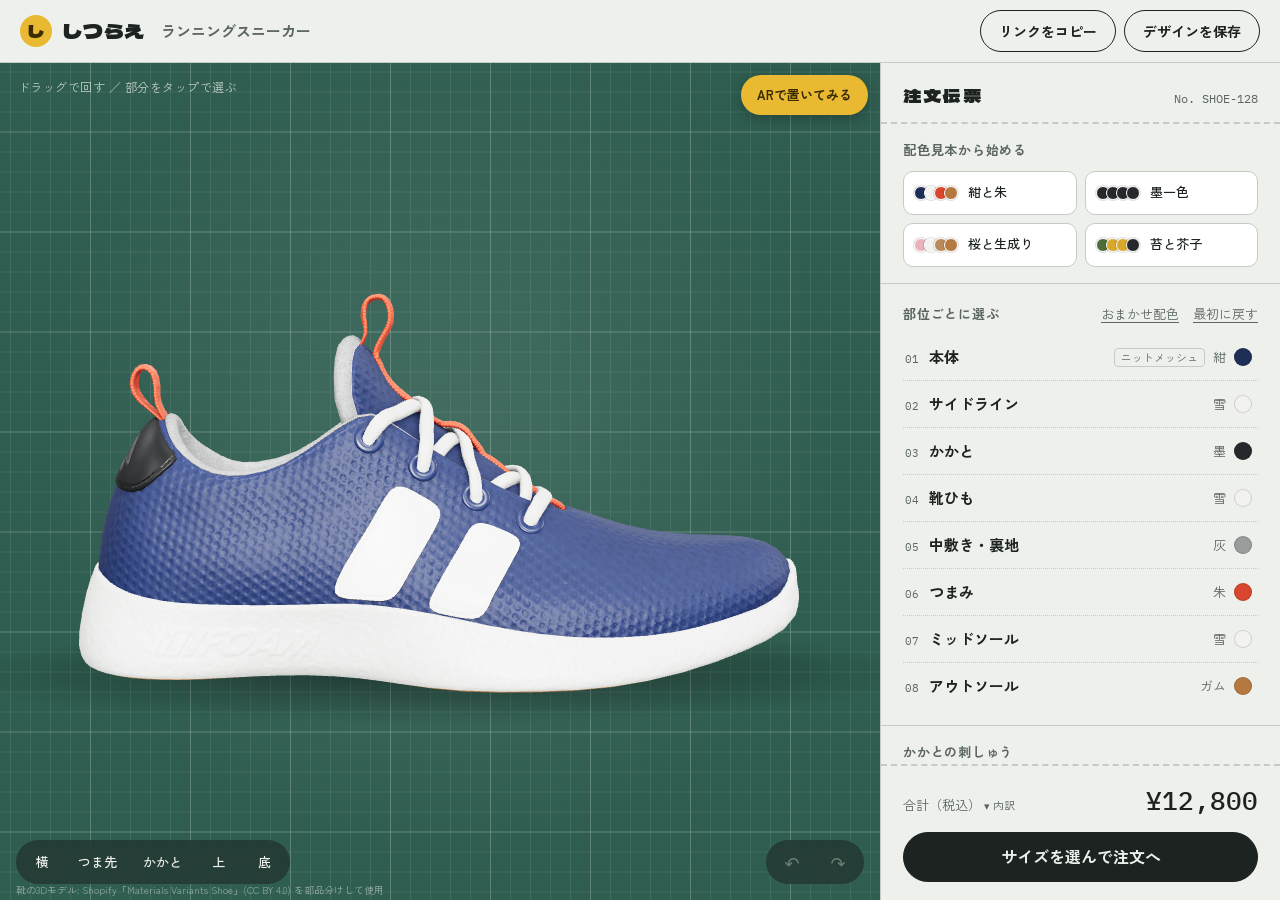
==== commit d2ac6fe8: "ARで置いてみる機能を追加（選んだ配色の3Dを実物大でglbに書き出し、model-viewerで表示）" ====
--- a/simulator.html
+++ b/simulator.html
@@ -43,6 +43,7 @@
       <p class="edit-hint" id="editHint"></p>
       <button type="button" class="edit-done" id="editDone">完了</button>
     </div>
+    <button type="button" class="ar-btn" id="arBtn">ARで置いてみる</button>
     <div class="history" role="group" aria-label="操作の取り消し">
       <button type="button" id="undoBtn" aria-label="ひとつ戻す" title="ひとつ戻す">↶</button>
       <button type="button" id="redoBtn" aria-label="やり直す" title="やり直す">↷</button>
@@ -237,6 +238,20 @@
   </div>
 </dialog>
 
+<dialog class="photo ar-dlg" id="arDlg" aria-labelledby="arTitle">
+  <div class="photo-inner">
+    <header class="order-head">
+      <h2 id="arTitle">ARで部屋に置いてみる</h2>
+      <button class="close" type="button" onclick="this.closest('dialog').close()" aria-label="閉じる">×</button>
+    </header>
+    <div class="ar-body">
+      <div class="ar-stage" id="arStage"></div>
+      <p class="note" id="arStatus" role="status"></p>
+      <p class="note">選んだ配色のまま、実物の大きさで表示します。ARのファイルはこの端末の中で作り、どこにも送信しません。</p>
+    </div>
+  </div>
+</dialog>
+
 <dialog class="done" id="doneDlg">
   <p class="done-label">注文を受け付けました</p>
   <p class="done-no mono" id="doneNo"></p>
--- a/css/sim.css
+++ b/css/sim.css
@@ -126,6 +126,18 @@
 body.editing .stage-hint, body.editing .views { opacity: .35; }
 
 .photo { width: min(1000px, calc(100vw - 24px)); max-height: calc(100dvh - 24px); }
+/* AR */
+.ar-btn {
+  position: absolute; top: 12px; right: 12px; z-index: 2; border: 0; border-radius: 999px; padding: 0 16px; min-height: 40px;
+  background: var(--chalk); color: var(--chalk-ink); font-weight: 700; font-size: 13px; cursor: pointer; box-shadow: 0 4px 14px rgba(0,0,0,.25);
+}
+.ar-btn[hidden] { display: none; }
+body.editing .ar-btn { display: none; }
+.ar-body { padding: 14px 22px 20px; overflow-y: auto; }
+.ar-stage { height: min(60dvh, 560px); background: var(--paper-2); border-radius: 10px; overflow: hidden; }
+.ar-stage model-viewer { width: 100%; height: 100%; --poster-color: transparent; }
+.ar-go { position: absolute; left: 50%; bottom: 16px; transform: translateX(-50%); }
+#arStatus { margin-top: 10px; color: var(--ink); font-weight: 700; }
 .photo-inner { display: flex; flex-direction: column; max-height: calc(100dvh - 24px); }
 .photo-body { display: grid; grid-template-columns: 1fr 260px; gap: 18px; padding: 16px 22px; overflow-y: auto; }
 .photo-stage { min-width: 0; display: flex; justify-content: center; background: var(--paper-2); border-radius: 10px; }
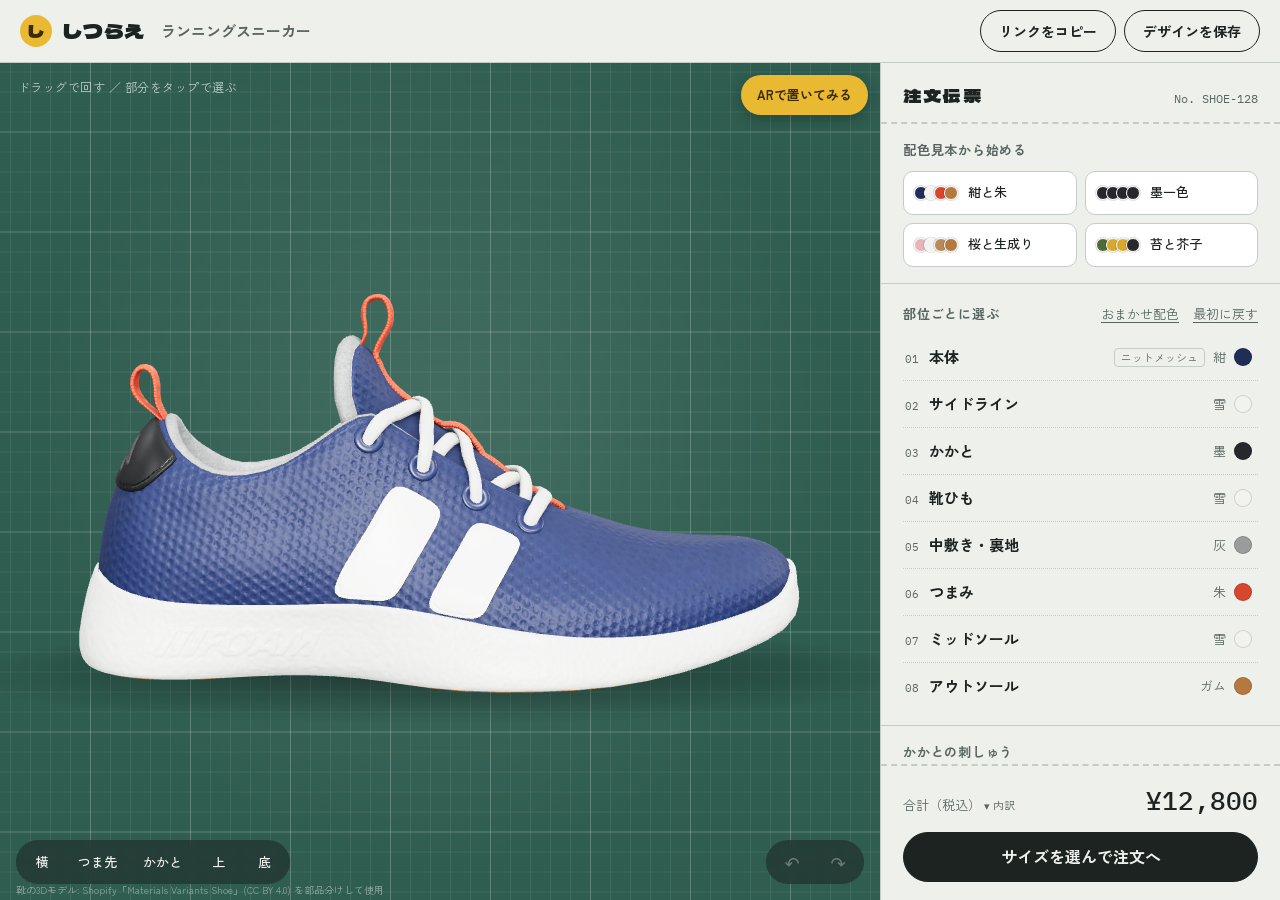
==== commit d895f209: "共有したときに商品の画像とタイトルが出るよう、商品ごとの入口のページと共有用の画像を追加" ====
--- a/simulator.html
+++ b/simulator.html
@@ -4,6 +4,13 @@
 <meta charset="utf-8">
 <meta name="viewport" content="width=device-width, initial-scale=1, viewport-fit=cover">
 <title>シミュレーター｜しつらえ</title>
+<meta name="description" content="色や素材を選ぶと、その場で3Dに反映。価格の計算から発注書まで出せる、カスタムオーダー用のシミュレーターです。">
+<meta property="og:type" content="website">
+<meta property="og:site_name" content="しつらえ">
+<meta property="og:title" content="しつらえ｜カスタムオーダーの3Dシミュレーター">
+<meta property="og:description" content="色や素材を選ぶと、その場で3Dに反映。ARで実物大にも置けます。">
+<meta property="og:image" content="https://gearbox00.github.io/shitsurae/assets/og/top.jpg">
+<meta name="twitter:card" content="summary_large_image">
 <link rel="preconnect" href="https://fonts.googleapis.com">
 <link rel="preconnect" href="https://fonts.gstatic.com" crossorigin>
 <link href="https://fonts.googleapis.com/css2?family=Caveat&family=Dela+Gothic+One&family=Shippori+Mincho:wght@700&family=Yuji+Syuku&family=IBM+Plex+Mono:wght@400;500&family=Zen+Kaku+Gothic+New:wght@400;500;700&display=swap" rel="stylesheet">
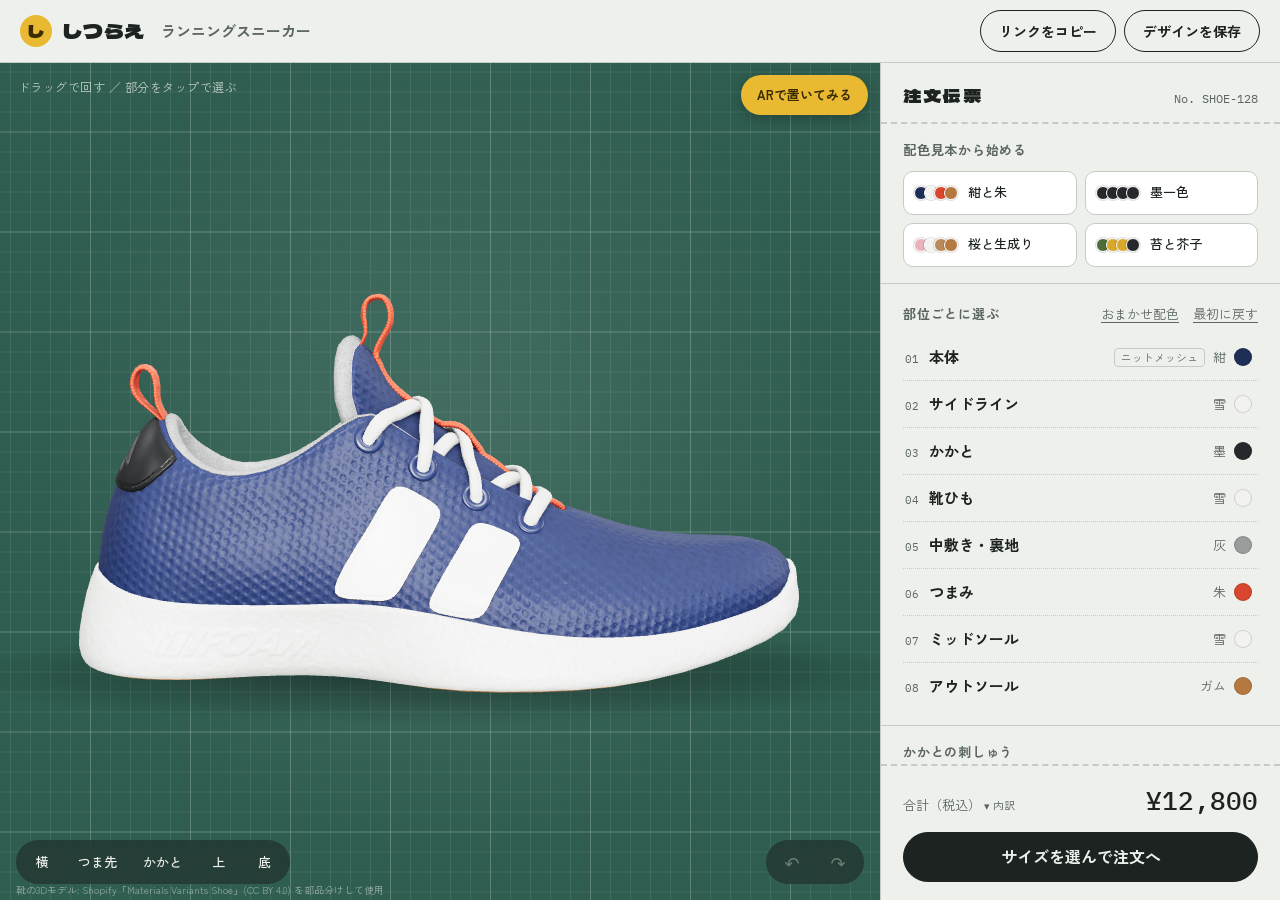
==== commit 303a491e: "トップの色の●を押せるよう修正、操作の回数の記録（計測）を追加" ====
--- a/simulator.html
+++ b/simulator.html
@@ -187,7 +187,7 @@
         <label>メールアドレス<input id="mailInput" type="email" autocomplete="email" required placeholder="hanako@example.com"></label>
       </div>
       <p class="note order-note" id="orderNote" hidden></p>
-      <p class="note">デモのため、本当のお名前やメールアドレスは入力しないでください。注文はこの端末の中にだけ記録され、どこにも送信されません。記録は<a href="admin.html">受注一覧</a>で確認できます。</p>
+      <p class="note">デモのため、本当のお名前やメールアドレスは入力しないでください。注文の内容はこの端末の中にだけ記録され、どこにも送信されません（注文した回数だけを数えています）。記録は<a href="admin.html">受注一覧</a>で確認できます。</p>
       <p class="err" id="orderErr" role="alert"></p>
     </div>
     <footer class="order-foot">
